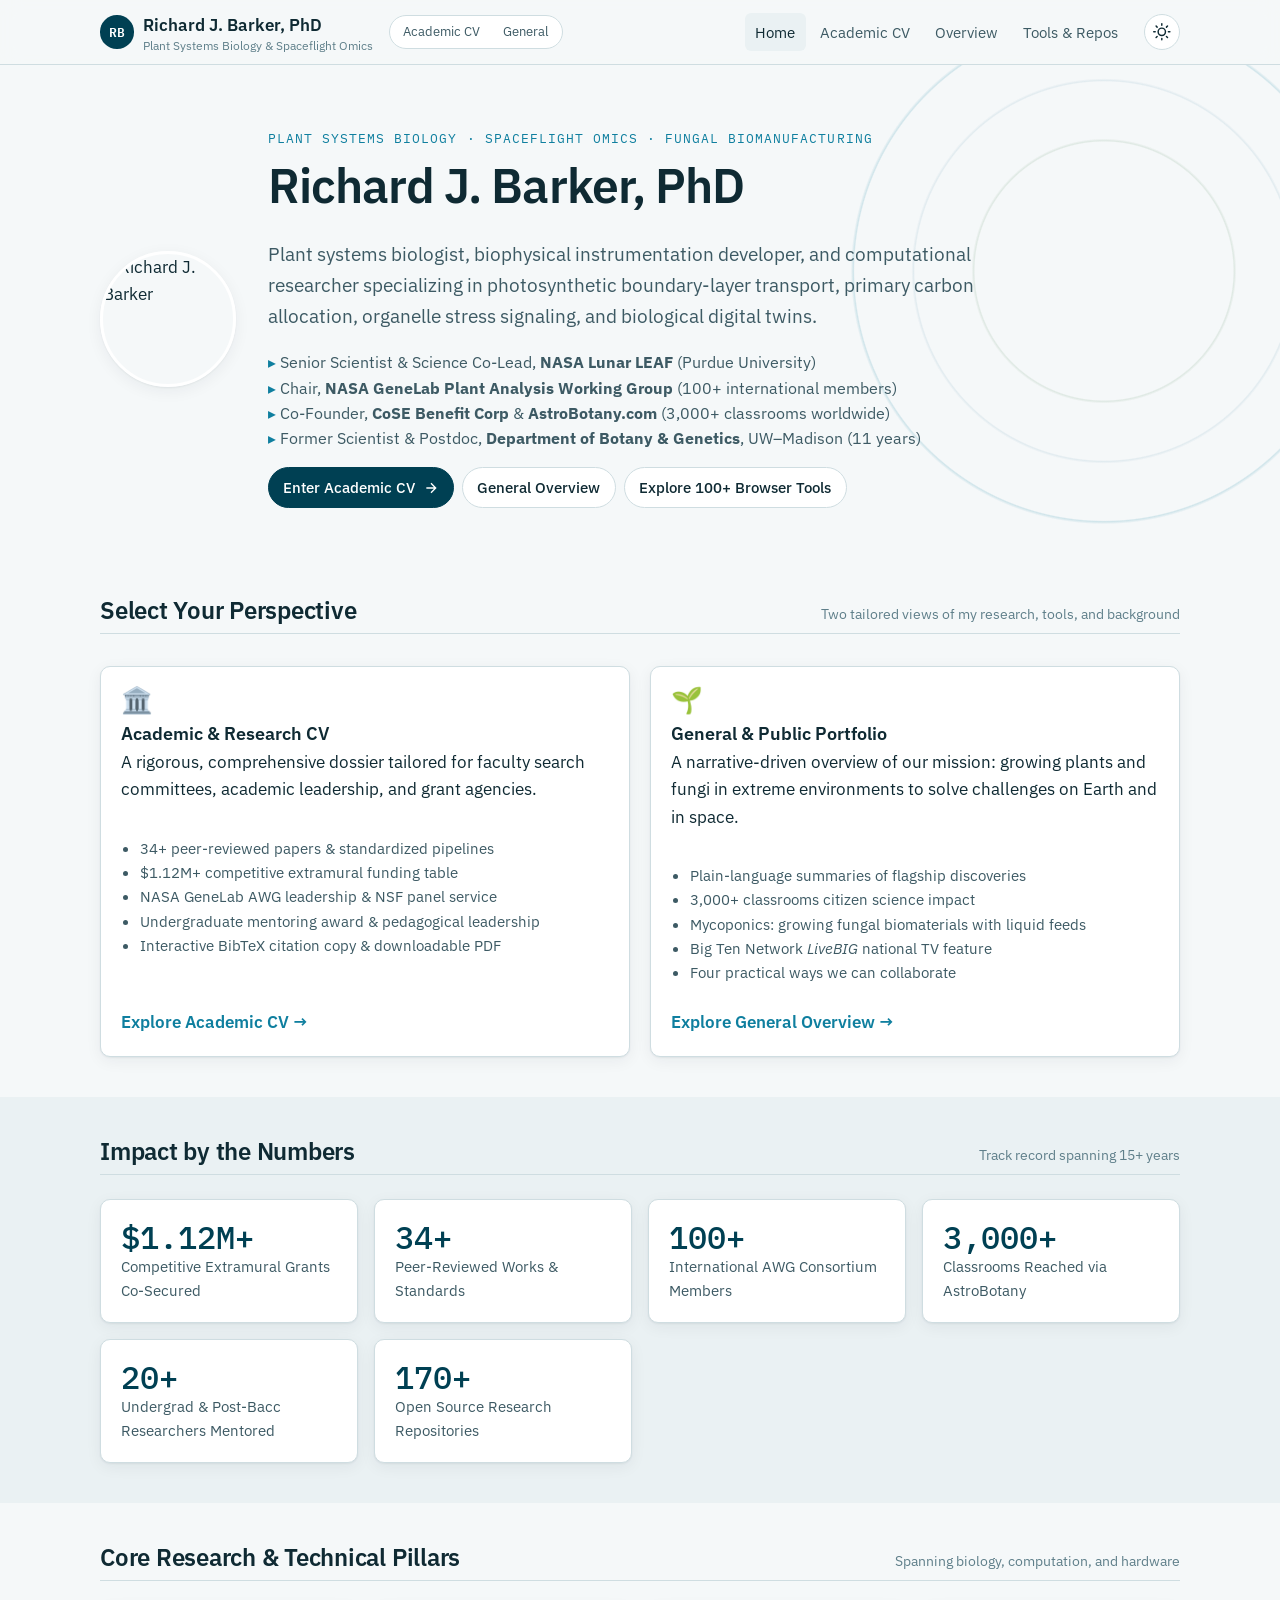
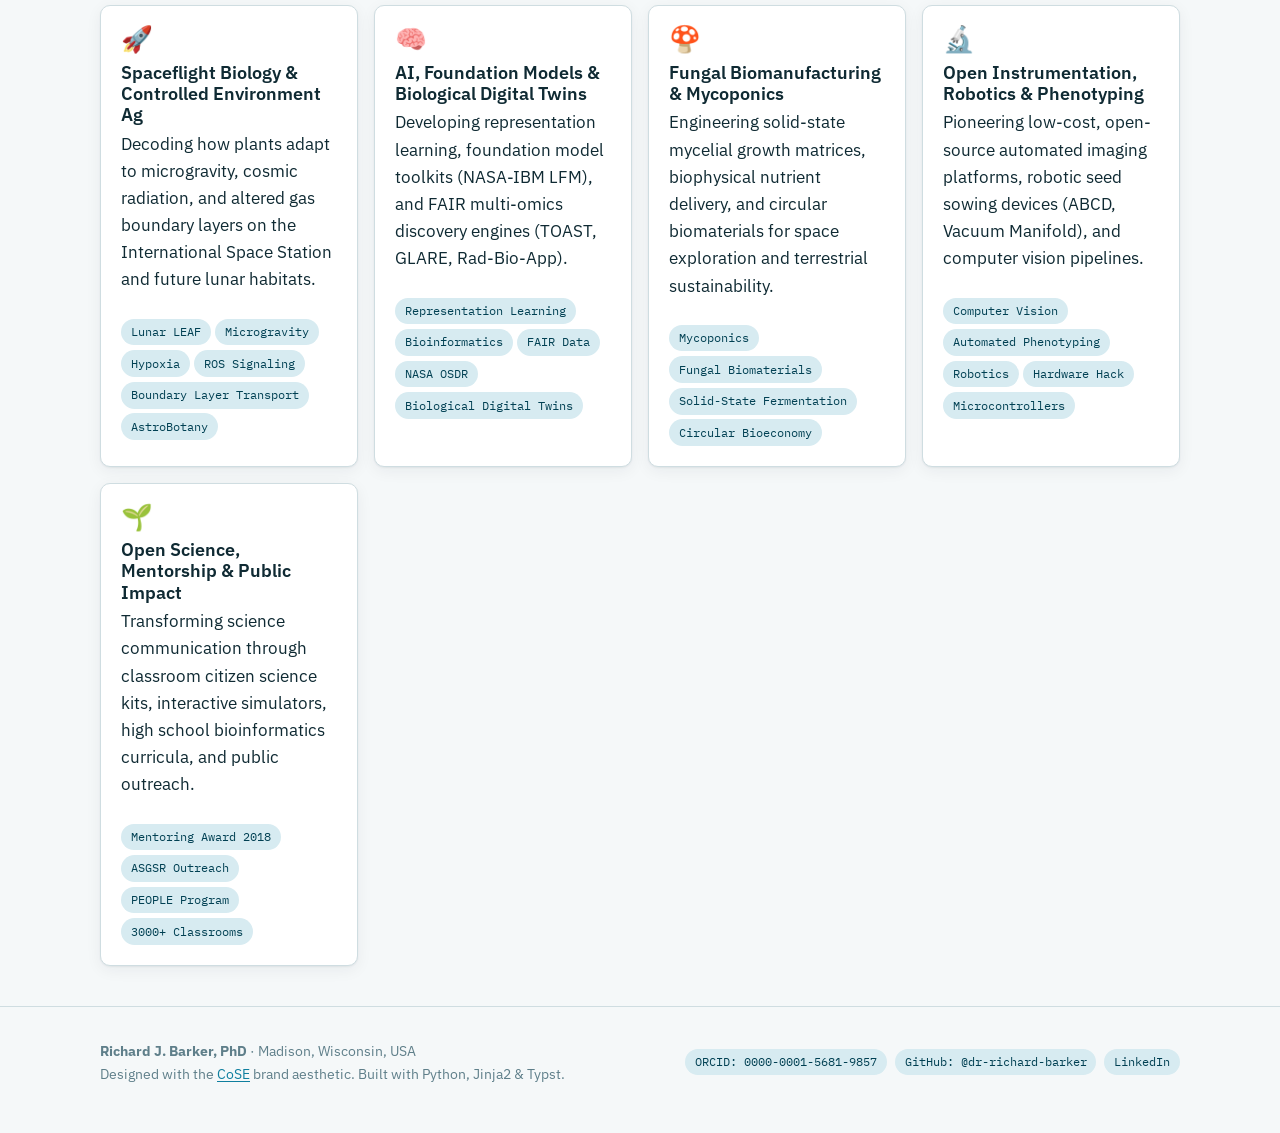
==== index.html @ c559b45c "Inaugural release of academic CV and public science portfolio" ====
<!DOCTYPE html>
<html lang="en" data-theme="light">
<head>
  <meta charset="utf-8">
  <meta name="viewport" content="width=device-width, initial-scale=1">
  <title>Home | Richard J. Barker, PhD</title>
  <meta name="description" content="Plant systems biologist, biophysical instrumentation developer, and computational researcher specializing in photosynthetic boundary-layer transport, primary carbon allocation, organelle stress signaling, and biological digital twins.">
  <link rel="canonical" href="https://dr-richard-barker.github.io/">

  <!-- OpenGraph -->
  <meta property="og:title" content="Home | Richard J. Barker, PhD">
  <meta property="og:description" content="Plant systems biologist, biophysical instrumentation developer, and computational researcher specializing in photosynthetic boundary-layer transport, primary carbon allocation, organelle stress signaling, and biological digital twins.">
  <meta property="og:type" content="website">
  <meta property="og:url" content="https://dr-richard-barker.github.io/">
  <meta property="og:image" content="https://avatars.githubusercontent.com/u/8679982?v=4">

  <!-- Twitter Card -->
  <meta name="twitter:card" content="summary">
  <meta name="twitter:title" content="Home | Richard J. Barker, PhD">
  <meta name="twitter:description" content="Plant systems biologist, biophysical instrumentation developer, and computational researcher specializing in photosynthetic boundary-layer transport, primary carbon allocation, organelle stress signaling, and biological digital twins.">
  <meta name="twitter:image" content="https://avatars.githubusercontent.com/u/8679982?v=4">

  <!-- Immediate no-flash theme script -->
  <script>
    (function () {
      try {
        var saved = localStorage.getItem("theme");
        var prefersDark = window.matchMedia("(prefers-color-scheme: dark)").matches;
        var theme = saved || (prefersDark ? "dark" : "light");
        document.documentElement.setAttribute("data-theme", theme);
      } catch (e) {}
    })();
  </script>

  <!-- Google Fonts: IBM Plex Sans & IBM Plex Mono (CoSE brand fonts) -->
  <link rel="preconnect" href="https://fonts.googleapis.com">
  <link rel="preconnect" href="https://fonts.gstatic.com" crossorigin>
  <link href="https://fonts.googleapis.com/css2?family=IBM+Plex+Mono:ital,wght@0,400;0,500;0,600;1,400&family=IBM+Plex+Sans:ital,wght@0,400;0,500;0,600;0,700;1,400&display=swap" rel="stylesheet">

  <link rel="stylesheet" href="./static/css/theme.css">

  <!-- JSON-LD Structured Data for Scholarly Person -->
  <script type="application/ld+json">
  {
    "@context": "https://schema.org",
    "@type": "Person",
    "name": "Richard J. Barker, PhD",
    "jobTitle": "Senior Scientist &amp; Plant Systems Biologist",
    "address": {
      "@type": "PostalAddress",
      "addressLocality": "Madison, Wisconsin, USA"
    },
    "email": "dr.richard.barker@gmail.com",
    "url": "https://dr-richard-barker.github.io",
    "sameAs": [
      "https://orcid.org/0000-0001-5681-9857",
      "https://github.com/dr-richard-barker",
      "https://www.linkedin.com/in/richard-barker-40b90530/"
    ]
  }
  </script>
</head>
<body>
  <a href="#main-content" class="skip-link">Skip to main content</a>

  <header class="site-header">
    <div class="wrap">
      <a href="./" class="brand" aria-label="Richard J. Barker Homepage">
        <span class="brand-mark">RB</span>
        <div>
          <span>Richard J. Barker, PhD</span>
          <small>Plant Systems Biology & Spaceflight Omics</small>
        </div>
      </a>

      <!-- Academic vs General Audience Switch -->
      <div class="version-switch" role="group" aria-label="Audience view switcher">
        <a href="./academic/"  title="View formal academic CV">Academic CV</a>
        <a href="./general/"  title="View general audience overview">General</a>
      </div>

      <button class="icon-btn nav-toggle" type="button" aria-label="Toggle navigation menu" aria-expanded="false">
        <svg viewBox="0 0 24 24" fill="none" stroke="currentColor" stroke-width="2" stroke-linecap="round"><line x1="3" y1="12" x2="21" y2="12"></line><line x1="3" y1="6" x2="21" y2="6"></line><line x1="3" y1="18" x2="21" y2="18"></line></svg>
      </button>

      <nav id="site-nav" class="site-nav" aria-label="Primary site navigation">
        <a href="./" aria-current="page">Home</a>
        <a href="./academic/" >Academic CV</a>
        <a href="./general/" >Overview</a>
        <a href="./projects/" >Tools & Repos</a>
      </nav>

      <div class="header-tools">
        <!-- Light / Dark Mode Toggle Button -->
        <button class="icon-btn theme-toggle" type="button" aria-label="Toggle color theme" aria-pressed="false" title="Switch light/dark theme">
          <svg class="sun" viewBox="0 0 24 24" fill="none" stroke="currentColor" stroke-width="2" stroke-linecap="round" stroke-linejoin="round">
            <circle cx="12" cy="12" r="5"></circle>
            <line x1="12" y1="1" x2="12" y2="3"></line><line x1="12" y1="21" x2="12" y2="23"></line>
            <line x1="4.22" y1="4.22" x2="5.64" y2="5.64"></line><line x1="18.36" y1="18.36" x2="19.78" y2="19.78"></line>
            <line x1="1" y1="12" x2="3" y2="12"></line><line x1="21" y1="12" x2="23" y2="12"></line>
            <line x1="4.22" y1="19.78" x2="5.64" y2="18.36"></line><line x1="18.36" y1="5.64" x2="19.78" y2="4.22"></line>
          </svg>
          <svg class="moon" viewBox="0 0 24 24" fill="none" stroke="currentColor" stroke-width="2" stroke-linecap="round" stroke-linejoin="round">
            <path d="M21 12.79A9 9 0 1 1 11.21 3 7 7 0 0 0 21 12.79z"></path>
          </svg>
        </button>
      </div>
    </div>
  </header>

  <main id="main-content">
    
<section class="hero">
  <div class="wrap">
    <img src="https://avatars.githubusercontent.com/u/8679982?v=4" alt="Richard J. Barker" class="avatar" width="136" height="136">
    <div>
      <div class="eyebrow">Plant Systems Biology · Spaceflight Omics · Fungal Biomanufacturing</div>
      <h1>Richard J. Barker, PhD</h1>
      <p class="lede">Plant systems biologist, biophysical instrumentation developer, and computational researcher specializing in photosynthetic boundary-layer transport, primary carbon allocation, organelle stress signaling, and biological digital twins.</p>
      <ul class="roles">
        <li>Senior Scientist & Science Co-Lead, <strong>NASA Lunar LEAF</strong> (Purdue University)</li>
        <li>Chair, <strong>NASA GeneLab Plant Analysis Working Group</strong> (100+ international members)</li>
        <li>Co-Founder, <strong>CoSE Benefit Corp</strong> & <strong>AstroBotany.com</strong> (3,000+ classrooms worldwide)</li>
        <li>Former Scientist & Postdoc, <strong>Department of Botany & Genetics</strong>, UW–Madison (11 years)</li>
      </ul>
      <div class="link-row">
        <a href="./academic/" class="btn primary">
          <span>Enter Academic CV</span>
          <svg viewBox="0 0 24 24" fill="none" stroke="currentColor" stroke-width="2"><path d="M5 12h14M12 5l7 7-7 7"/></svg>
        </a>
        <a href="./general/" class="btn">
          <span>General Overview</span>
        </a>
        <a href="./projects/" class="btn">
          <span>Explore 100+ Browser Tools</span>
        </a>
      </div>
    </div>
  </div>
</section>

<!-- Dual Doors Section -->
<section>
  <div class="wrap">
    <div class="section-head">
      <h2>Select Your Perspective</h2>
      <div class="aside">Two tailored views of my research, tools, and background</div>
    </div>

    <div class="doors">
      <!-- Door 1: Academic Employers -->
      <a href="./academic/" class="card door">
        <div class="card-icon">🏛️</div>
        <h3>Academic & Research CV</h3>
        <p>A rigorous, comprehensive dossier tailored for faculty search committees, academic leadership, and grant agencies.</p>
        <ul style="padding-left: 1.2rem; font-size: 0.95rem; color: var(--ink-soft); margin-bottom: 1.5rem;">
          <li>34+ peer-reviewed papers & standardized pipelines</li>
          <li>$1.12M+ competitive extramural funding table</li>
          <li>NASA GeneLab AWG leadership & NSF panel service</li>
          <li>Undergraduate mentoring award & pedagogical leadership</li>
          <li>Interactive BibTeX citation copy & downloadable PDF</li>
        </ul>
        <div class="go">Explore Academic CV →</div>
      </a>

      <!-- Door 2: General Audience & Industry -->
      <a href="./general/" class="card door">
        <div class="card-icon">🌱</div>
        <h3>General & Public Portfolio</h3>
        <p>A narrative-driven overview of our mission: growing plants and fungi in extreme environments to solve challenges on Earth and in space.</p>
        <ul style="padding-left: 1.2rem; font-size: 0.95rem; color: var(--ink-soft); margin-bottom: 1.5rem;">
          <li>Plain-language summaries of flagship discoveries</li>
          <li>3,000+ classrooms citizen science impact</li>
          <li>Mycoponics: growing fungal biomaterials with liquid feeds</li>
          <li>Big Ten Network <em>LiveBIG</em> national TV feature</li>
          <li>Four practical ways we can collaborate</li>
        </ul>
        <div class="go">Explore General Overview →</div>
      </a>
    </div>
  </div>
</section>

<!-- Key Impact Statistics -->
<section class="section-alt">
  <div class="wrap">
    <div class="section-head">
      <h2>Impact by the Numbers</h2>
      <div class="aside">Track record spanning 15+ years</div>
    </div>

    <div class="grid grid-3">
      
      <div class="card metric">
        <div class="num">$1.12M+</div>
        <div class="lbl">Competitive Extramural Grants Co-Secured</div>
      </div>
      
      <div class="card metric">
        <div class="num">34+</div>
        <div class="lbl">Peer-Reviewed Works &amp; Standards</div>
      </div>
      
      <div class="card metric">
        <div class="num">100+</div>
        <div class="lbl">International AWG Consortium Members</div>
      </div>
      
      <div class="card metric">
        <div class="num">3,000+</div>
        <div class="lbl">Classrooms Reached via AstroBotany</div>
      </div>
      
      <div class="card metric">
        <div class="num">20+</div>
        <div class="lbl">Undergrad &amp; Post-Bacc Researchers Mentored</div>
      </div>
      
      <div class="card metric">
        <div class="num">170+</div>
        <div class="lbl">Open Source Research Repositories</div>
      </div>
      
    </div>
  </div>
</section>

<!-- Research & Focus Areas -->
<section>
  <div class="wrap">
    <div class="section-head">
      <h2>Core Research & Technical Pillars</h2>
      <div class="aside">Spanning biology, computation, and hardware</div>
    </div>

    <div class="grid grid-3">
      
      <div class="card theme-card">
        <div class="card-icon">🚀</div>
        <h3>Spaceflight Biology &amp; Controlled Environment Ag</h3>
        <p>Decoding how plants adapt to microgravity, cosmic radiation, and altered gas boundary layers on the International Space Station and future lunar habitats.</p>
        <div class="kw">
          
          <span class="chip">Lunar LEAF</span>
          
          <span class="chip">Microgravity</span>
          
          <span class="chip">Hypoxia</span>
          
          <span class="chip">ROS Signaling</span>
          
          <span class="chip">Boundary Layer Transport</span>
          
          <span class="chip">AstroBotany</span>
          
        </div>
      </div>
      
      <div class="card theme-card">
        <div class="card-icon">🧠</div>
        <h3>AI, Foundation Models &amp; Biological Digital Twins</h3>
        <p>Developing representation learning, foundation model toolkits (NASA-IBM LFM), and FAIR multi-omics discovery engines (TOAST, GLARE, Rad-Bio-App).</p>
        <div class="kw">
          
          <span class="chip">Representation Learning</span>
          
          <span class="chip">Bioinformatics</span>
          
          <span class="chip">FAIR Data</span>
          
          <span class="chip">NASA OSDR</span>
          
          <span class="chip">Biological Digital Twins</span>
          
        </div>
      </div>
      
      <div class="card theme-card">
        <div class="card-icon">🍄</div>
        <h3>Fungal Biomanufacturing &amp; Mycoponics</h3>
        <p>Engineering solid-state mycelial growth matrices, biophysical nutrient delivery, and circular biomaterials for space exploration and terrestrial sustainability.</p>
        <div class="kw">
          
          <span class="chip">Mycoponics</span>
          
          <span class="chip">Fungal Biomaterials</span>
          
          <span class="chip">Solid-State Fermentation</span>
          
          <span class="chip">Circular Bioeconomy</span>
          
        </div>
      </div>
      
      <div class="card theme-card">
        <div class="card-icon">🔬</div>
        <h3>Open Instrumentation, Robotics &amp; Phenotyping</h3>
        <p>Pioneering low-cost, open-source automated imaging platforms, robotic seed sowing devices (ABCD, Vacuum Manifold), and computer vision pipelines.</p>
        <div class="kw">
          
          <span class="chip">Computer Vision</span>
          
          <span class="chip">Automated Phenotyping</span>
          
          <span class="chip">Robotics</span>
          
          <span class="chip">Hardware Hack</span>
          
          <span class="chip">Microcontrollers</span>
          
        </div>
      </div>
      
      <div class="card theme-card">
        <div class="card-icon">🌱</div>
        <h3>Open Science, Mentorship &amp; Public Impact</h3>
        <p>Transforming science communication through classroom citizen science kits, interactive simulators, high school bioinformatics curricula, and public outreach.</p>
        <div class="kw">
          
          <span class="chip">Mentoring Award 2018</span>
          
          <span class="chip">ASGSR Outreach</span>
          
          <span class="chip">PEOPLE Program</span>
          
          <span class="chip">3000+ Classrooms</span>
          
        </div>
      </div>
      
    </div>
  </div>
</section>

  </main>

  <footer class="site-footer">
    <div class="wrap">
      <div>
        <strong>Richard J. Barker, PhD</strong> · Madison, Wisconsin, USA<br>
        <span class="note">Designed with the <a href="https://cosecloud.com" target="_blank" rel="noopener">CoSE</a> brand aesthetic. Built with Python, Jinja2 & Typst.</span>
      </div>
      <div class="links">
        <a href="https://orcid.org/0000-0001-5681-9857" target="_blank" rel="noopener" class="chip">ORCID: 0000-0001-5681-9857</a>
        <a href="https://github.com/dr-richard-barker" target="_blank" rel="noopener" class="chip">GitHub: @dr-richard-barker</a>
        <a href="https://www.linkedin.com/in/richard-barker-40b90530/" target="_blank" rel="noopener" class="chip">LinkedIn</a>
      </div>
    </div>
  </footer>

  <script src="./static/js/site.js"></script>
</body>
</html>
---- static/css/theme.css ----
/* ==========================================================================
   Richard J. Barker CV: CoSE theme
   Palette sampled from cosecloud.com (#004053 deep teal, #0f7f9f cyan,
   #5590ad steel). Type: IBM Plex Sans / Plex Mono (CoSE house fonts).
   ========================================================================== */

:root {
  color-scheme: light;
  --bg: #f5f8f9;
  --surface: #ffffff;
  --surface-2: #eaf1f3;
  --ink: #0f2a33;
  --ink-soft: #3d5a64;
  --muted: #5f7f8a;
  --rule: #cfdde1;
  --primary: #004053;
  --primary-ink: #ffffff;
  --accent: #0f7f9f;
  --accent-soft: #d7ebf1;
  --steel: #5590ad;
  --leaf: #3f7d4e;
  --leaf-soft: #e1efe4;
  --shadow: 0 1px 2px rgb(0 40 53 / .06), 0 4px 16px rgb(0 40 53 / .06);
  --radius: 10px;
  --radius-sm: 6px;
  --maxw: 70rem;
  --font: "IBM Plex Sans", system-ui, -apple-system, "Segoe UI", Roboto, sans-serif;
  --mono: "IBM Plex Mono", ui-monospace, SFMono-Regular, Menlo, monospace;
}

[data-theme="dark"] {
  color-scheme: dark;
  --bg: #0a1a20;
  --surface: #10262e;
  --surface-2: #163340;
  --ink: #e4eef1;
  --ink-soft: #b5c9cf;
  --muted: #8ba6af;
  --rule: #23434f;
  --primary: #7ec3d8;
  --primary-ink: #04212a;
  --accent: #4fc0dd;
  --accent-soft: #123b48;
  --steel: #8db7cf;
  --leaf: #8fcf9d;
  --leaf-soft: #17352a;
  --shadow: 0 1px 2px rgb(0 0 0 / .3), 0 6px 20px rgb(0 0 0 / .25);
}

*, *::before, *::after { box-sizing: border-box; }
html { -webkit-text-size-adjust: 100%; scroll-behavior: smooth; scroll-padding-top: 5rem; }
@media (prefers-reduced-motion: reduce) { html { scroll-behavior: auto; } * { transition: none !important; } }

body {
  margin: 0;
  font-family: var(--font);
  font-size: 1.0625rem;
  line-height: 1.6;
  color: var(--ink);
  background: var(--bg);
  transition: background-color .25s ease, color .25s ease;
}

a { color: var(--accent); text-decoration-thickness: 1px; text-underline-offset: 2px; }
a:hover { color: var(--primary); }
[data-theme="dark"] a:hover { color: var(--ink); }
:focus-visible { outline: 3px solid var(--accent); outline-offset: 2px; border-radius: 4px; }

h1, h2, h3, h4 { line-height: 1.2; color: var(--ink); margin: 0 0 .5em; font-weight: 600; }
h1 { font-size: clamp(2rem, 4.5vw, 3rem); letter-spacing: -.02em; }
h2 { font-size: 1.5rem; letter-spacing: -.01em; }
h3 { font-size: 1.1rem; }
p { margin: 0 0 1em; }
code, .mono { font-family: var(--mono); font-size: .9em; }
img { max-width: 100%; height: auto; }

.skip-link { position: absolute; left: -999px; top: .5rem; background: var(--primary); color: var(--primary-ink); padding: .5rem 1rem; border-radius: var(--radius-sm); z-index: 100; }
.skip-link:focus { left: .5rem; }

.wrap { max-width: var(--maxw); margin: 0 auto; padding: 0 1.25rem; }

/* ---------- Header ---------- */
.site-header {
  position: sticky; top: 0; z-index: 50;
  background: color-mix(in srgb, var(--bg) 86%, transparent);
  backdrop-filter: saturate(1.4) blur(10px);
  -webkit-backdrop-filter: saturate(1.4) blur(10px);
  border-bottom: 1px solid var(--rule);
}
.site-header .wrap { display: flex; align-items: center; gap: 1rem; min-height: 4rem; }
.brand { display: flex; align-items: center; gap: .6rem; text-decoration: none; color: var(--ink); font-weight: 600; white-space: nowrap; }
.brand-mark {
  display: grid; place-items: center; width: 2.1rem; height: 2.1rem; border-radius: 50%;
  background: var(--primary); color: var(--primary-ink); font-family: var(--mono); font-size: .8rem; letter-spacing: .02em;
}
.brand small { display: block; font-weight: 400; color: var(--muted); font-size: .75rem; line-height: 1.1; }
.site-nav { display: flex; gap: .25rem; margin-left: auto; flex-wrap: wrap; }
.site-nav a { color: var(--ink-soft); text-decoration: none; padding: .4rem .65rem; border-radius: var(--radius-sm); font-size: .95rem; }
.site-nav a:hover, .site-nav a[aria-current="page"] { background: var(--surface-2); color: var(--ink); }

.header-tools { display: flex; align-items: center; gap: .5rem; }
.version-switch {
  display: inline-flex; border: 1px solid var(--rule); border-radius: 999px; padding: 2px; background: var(--surface);
}
.version-switch a {
  font-size: .8rem; text-decoration: none; color: var(--ink-soft); padding: .25rem .7rem; border-radius: 999px; white-space: nowrap;
}
.version-switch a[aria-current="true"] { background: var(--primary); color: var(--primary-ink); }

.icon-btn {
  display: inline-grid; place-items: center; width: 2.25rem; height: 2.25rem; border-radius: 50%;
  border: 1px solid var(--rule); background: var(--surface); color: var(--ink); cursor: pointer; padding: 0;
}
.icon-btn:hover { border-color: var(--accent); color: var(--accent); }
.icon-btn svg { width: 1.1rem; height: 1.1rem; }
.theme-toggle .moon { display: none; }
[data-theme="dark"] .theme-toggle .sun { display: none; }
[data-theme="dark"] .theme-toggle .moon { display: block; }

.nav-toggle { display: none; }
@media (max-width: 860px) {
  .site-header .wrap { flex-wrap: wrap; padding-block: .5rem; }
  .nav-toggle { display: inline-grid; margin-left: auto; }
  .site-nav { order: 10; width: 100%; display: none; flex-direction: column; padding-bottom: .5rem; }
  .site-nav.open { display: flex; }
  .header-tools { margin-left: 0; }
}

/* ---------- Hero ---------- */
.hero { position: relative; padding: 4rem 0 3rem; overflow: hidden; }
.hero::before {
  /* faint orbit + root motif */
  content: ""; position: absolute; inset: -20% -10% auto auto; width: 38rem; height: 38rem; pointer-events: none;
  background:
    radial-gradient(circle at 50% 50%, transparent 58%, color-mix(in srgb, var(--accent) 18%, transparent) 58.3%, transparent 58.9%),
    radial-gradient(circle at 50% 50%, transparent 44%, color-mix(in srgb, var(--steel) 14%, transparent) 44.3%, transparent 44.8%),
    radial-gradient(circle at 50% 50%, transparent 30%, color-mix(in srgb, var(--leaf) 14%, transparent) 30.3%, transparent 30.8%);
  opacity: .9;
}
.hero .wrap { position: relative; display: grid; grid-template-columns: auto 1fr; gap: 2rem; align-items: center; }
.avatar { width: 8.5rem; height: 8.5rem; border-radius: 50%; border: 3px solid var(--surface); box-shadow: var(--shadow); object-fit: cover; }
.eyebrow { font-family: var(--mono); font-size: .8rem; letter-spacing: .08em; text-transform: uppercase; color: var(--accent); margin-bottom: .5rem; }
.lede { font-size: 1.2rem; color: var(--ink-soft); max-width: 46rem; }
.roles { list-style: none; padding: 0; margin: 0 0 1rem; color: var(--ink-soft); font-size: .98rem; }
.roles li::before { content: "▸ "; color: var(--accent); }
@media (max-width: 640px) { .hero .wrap { grid-template-columns: 1fr; } .avatar { width: 6.5rem; height: 6.5rem; } }

.link-row { display: flex; flex-wrap: wrap; gap: .5rem; margin-top: 1rem; }
.btn {
  display: inline-flex; align-items: center; gap: .45rem; padding: .5rem .9rem; border-radius: 999px;
  border: 1px solid var(--rule); background: var(--surface); color: var(--ink); text-decoration: none; font-size: .92rem; font-weight: 500;
}
.btn:hover { border-color: var(--accent); color: var(--accent); }
.btn svg { width: 1rem; height: 1rem; }
.btn.primary { background: var(--primary); border-color: var(--primary); color: var(--primary-ink); }
.btn.primary:hover { filter: brightness(1.1); color: var(--primary-ink); }

/* ---------- Sections ---------- */
main section { padding: 2.5rem 0; }
.section-head { display: flex; align-items: baseline; justify-content: space-between; gap: 1rem; border-bottom: 1px solid var(--rule); margin-bottom: 1.5rem; padding-bottom: .5rem; }
.section-head h2 { margin: 0; }
.section-head .aside { color: var(--muted); font-size: .9rem; }
.section-alt { background: var(--surface-2); }

.grid { display: grid; gap: 1rem; }
.grid-2 { grid-template-columns: repeat(auto-fit, minmax(19rem, 1fr)); }
.grid-3 { grid-template-columns: repeat(auto-fit, minmax(16rem, 1fr)); }
.grid-4 { grid-template-columns: repeat(auto-fit, minmax(12rem, 1fr)); }

.card {
  background: var(--surface); border: 1px solid var(--rule); border-radius: var(--radius); padding: 1.25rem; box-shadow: var(--shadow);
  display: flex; flex-direction: column;
}
.card h3 { margin-bottom: .35rem; }
.card p:last-child { margin-bottom: 0; }
.card .card-foot { margin-top: auto; padding-top: .75rem; display: flex; flex-wrap: wrap; gap: .4rem; }
.card-icon { font-size: 1.6rem; line-height: 1; margin-bottom: .6rem; }

/* Landing doors */
.doors { display: grid; grid-template-columns: repeat(auto-fit, minmax(18rem, 1fr)); gap: 1.25rem; margin-top: 2rem; }
.door { text-decoration: none; color: inherit; transition: transform .15s ease, border-color .15s ease; }
.door:hover { transform: translateY(-2px); border-color: var(--accent); color: inherit; }
.door .go { color: var(--accent); font-weight: 600; margin-top: auto; }

/* Metrics */
.metric { text-align: left; }
.metric .num { font-family: var(--mono); font-size: 2rem; font-weight: 500; color: var(--primary); line-height: 1.1; }
.metric .lbl { color: var(--ink-soft); font-size: .92rem; }

/* Chips */
.chip {
  display: inline-flex; align-items: center; gap: .3rem; font-size: .78rem; font-family: var(--mono); padding: .15rem .55rem; border-radius: 999px;
  background: var(--accent-soft); color: var(--primary); text-decoration: none; border: 1px solid transparent; white-space: nowrap;
}
[data-theme="dark"] .chip { color: var(--accent); }
a.chip:hover { border-color: var(--accent); }
.chip.leaf { background: var(--leaf-soft); color: var(--leaf); }
.chip.badge { background: var(--primary); color: var(--primary-ink); }
.chip svg { width: .85rem; height: .85rem; }

/* Timeline entries */
.entries { list-style: none; margin: 0; padding: 0; }
.entry { display: grid; grid-template-columns: 9rem 1fr; gap: 1rem; padding: .9rem 0; border-bottom: 1px dashed var(--rule); }
.entry:last-child { border-bottom: 0; }
.entry .when { font-family: var(--mono); font-size: .85rem; color: var(--muted); padding-top: .15rem; }
.entry .what strong { display: block; }
.entry .where { color: var(--ink-soft); font-size: .95rem; }
.entry .detail { margin-top: .3rem; font-size: .95rem; }
@media (max-width: 600px) { .entry { grid-template-columns: 1fr; gap: .2rem; } }

/* Themes (academic research areas) */
.theme-card .kw { margin-top: .5rem; display: flex; flex-wrap: wrap; gap: .3rem; }

/* Tables */
.table-wrap { overflow-x: auto; }
table { width: 100%; border-collapse: collapse; font-size: .95rem; }
th, td { text-align: left; padding: .6rem .5rem; border-bottom: 1px solid var(--rule); vertical-align: top; }
th { font-weight: 600; color: var(--ink-soft); font-size: .82rem; text-transform: uppercase; letter-spacing: .04em; }

/* ---------- Publications ---------- */
.pub-tools { display: flex; flex-wrap: wrap; gap: .5rem; align-items: center; margin-bottom: 1.25rem; }
.pub-tools input[type="search"] {
  flex: 1 1 16rem; padding: .55rem .8rem; border-radius: var(--radius-sm); border: 1px solid var(--rule);
  background: var(--surface); color: var(--ink); font: inherit; font-size: .95rem;
}
.filter-btn {
  font: inherit; font-size: .82rem; padding: .3rem .7rem; border-radius: 999px; border: 1px solid var(--rule);
  background: var(--surface); color: var(--ink-soft); cursor: pointer;
}
.filter-btn[aria-pressed="true"] { background: var(--primary); color: var(--primary-ink); border-color: var(--primary); }
.pub-count { color: var(--muted); font-size: .9rem; margin-left: auto; font-family: var(--mono); }

.pub-year { font-family: var(--mono); color: var(--muted); font-size: .9rem; margin: 1.5rem 0 .25rem; border-bottom: 1px solid var(--rule); padding-bottom: .2rem; }
.pubs { list-style: none; margin: 0; padding: 0; counter-reset: pub; }
.pub { padding: .85rem 0; border-bottom: 1px dashed var(--rule); }
.pub:last-child { border-bottom: 0; }
.pub .title { font-weight: 600; color: var(--ink); }
.pub .title a { color: inherit; text-decoration: none; }
.pub .title a:hover { color: var(--accent); text-decoration: underline; }
.pub .authors { font-size: .92rem; color: var(--ink-soft); }
.pub .authors .me { font-weight: 700; color: var(--ink); }
.pub .venue { font-size: .92rem; color: var(--ink-soft); }
.pub .venue em { color: var(--ink); }
.pub .meta { display: flex; flex-wrap: wrap; gap: .35rem; margin-top: .4rem; align-items: center; }
.pub .summary { font-size: .95rem; margin: .35rem 0 0; }
.pub[hidden] { display: none; }
.copy-bib { font: inherit; font-size: .78rem; font-family: var(--mono); padding: .15rem .55rem; border-radius: 999px; border: 1px solid var(--rule); background: transparent; color: var(--ink-soft); cursor: pointer; }
.copy-bib:hover { border-color: var(--accent); color: var(--accent); }

/* Highlight cards (general) */
.highlight .venue { font-size: .85rem; color: var(--muted); font-family: var(--mono); }

/* ---------- Repo cards ---------- */
.repo h3 { font-family: var(--mono); font-size: 1rem; word-break: break-word; }
.repo .repo-meta { display: flex; gap: .9rem; font-size: .82rem; color: var(--muted); font-family: var(--mono); margin-top: .5rem; flex-wrap: wrap; }
.lang-dot { display: inline-block; width: .65rem; height: .65rem; border-radius: 50%; background: var(--steel); margin-right: .3rem; vertical-align: middle; }
.project-group { margin-bottom: 2.5rem; }
.project-group > p { color: var(--ink-soft); max-width: 48rem; }

/* ---------- Footer ---------- */
.site-footer { border-top: 1px solid var(--rule); padding: 2rem 0 3rem; color: var(--muted); font-size: .9rem; }
.site-footer .wrap { display: flex; flex-wrap: wrap; gap: 1rem; justify-content: space-between; align-items: center; }
.site-footer .links { display: flex; gap: .5rem; }

.note { font-size: .9rem; color: var(--muted); }
.callout { border-left: 3px solid var(--accent); background: var(--surface); padding: 1rem 1.25rem; border-radius: 0 var(--radius-sm) var(--radius-sm) 0; }

.visually-hidden { position: absolute !important; width: 1px; height: 1px; overflow: hidden; clip: rect(0 0 0 0); white-space: nowrap; }

/* ---------- Print (Academic CV prints cleanly) ---------- */
@media print {
  :root, [data-theme="dark"] {
    --bg: #fff; --surface: #fff; --surface-2: #fff; --ink: #000; --ink-soft: #222; --muted: #444; --rule: #bbb;
    --primary: #004053; --accent: #004053; --accent-soft: #fff; --shadow: none;
  }
  body { font-size: 10.5pt; }
  .site-header, .site-footer, .pub-tools, .copy-bib, .no-print, .hero::before, .skip-link { display: none !important; }
  .hero { padding: 0 0 1rem; }
  .avatar { display: none; }
  main section { padding: .8rem 0; break-inside: auto; }
  .card { box-shadow: none; border: 0; padding: 0; }
  .pub, .entry { break-inside: avoid; }
  a { color: inherit; text-decoration: none; }
  .pub .title a[href]::after { content: ""; }
  .section-alt { background: none; }
}
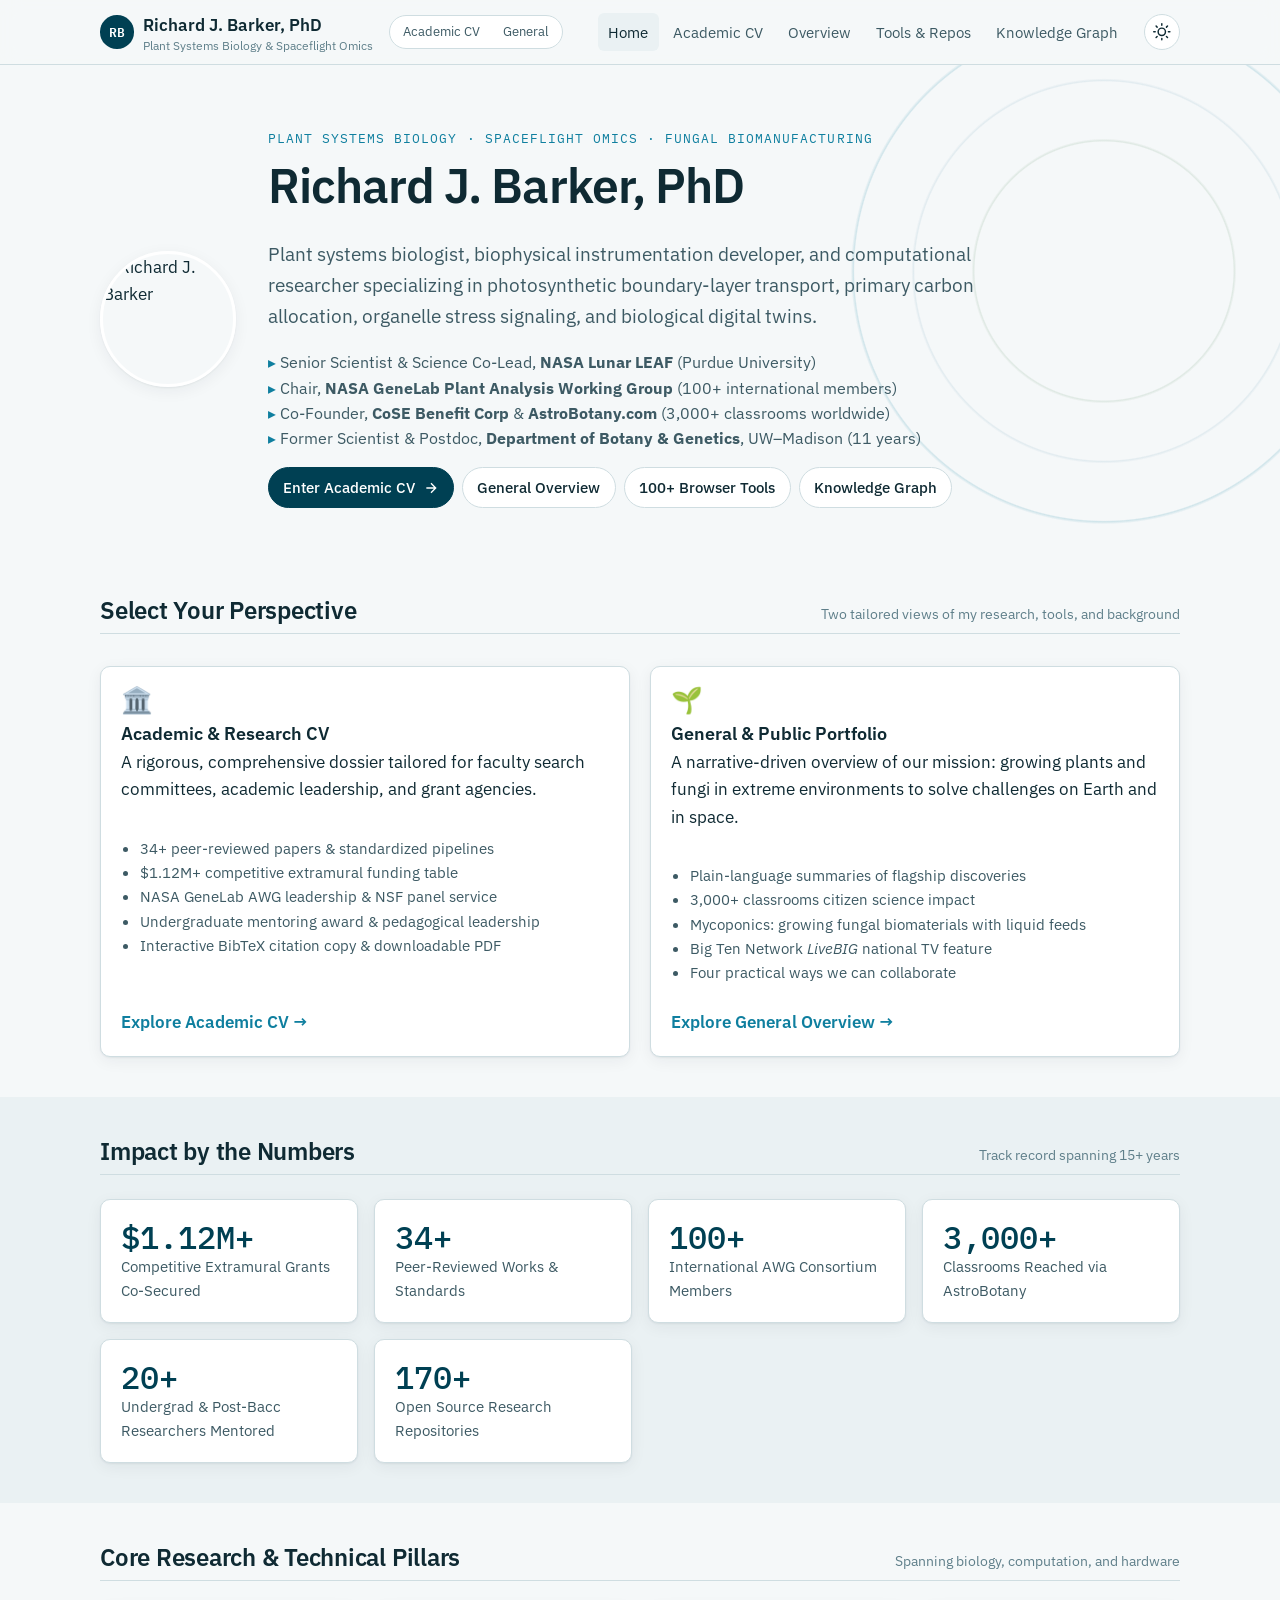
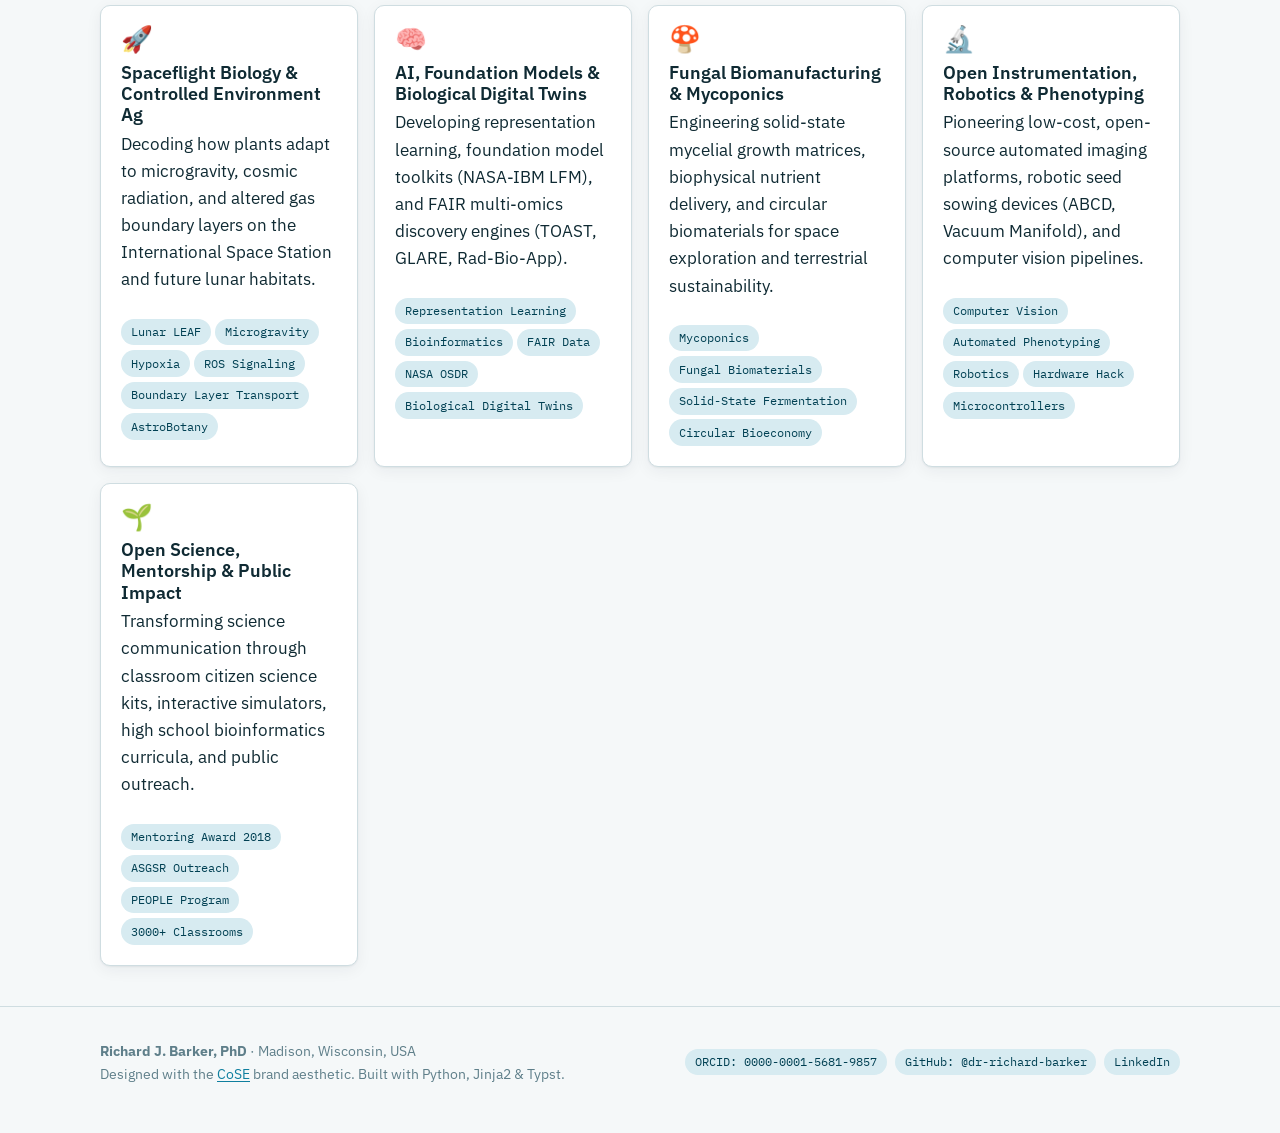
==== commit 3a07a588: "Add interactive Knowledge Graph explorer page (/graph/) with multi-layout engine and inspector" ====
--- a/index.html
+++ b/index.html
@@ -88,6 +88,7 @@
         <a href="./academic/" >Academic CV</a>
         <a href="./general/" >Overview</a>
         <a href="./projects/" >Tools & Repos</a>
+        <a href="./graph/" >Knowledge Graph</a>
       </nav>
 
       <div class="header-tools">
@@ -132,7 +133,10 @@
           <span>General Overview</span>
         </a>
         <a href="./projects/" class="btn">
-          <span>Explore 100+ Browser Tools</span>
+          <span>100+ Browser Tools</span>
+        </a>
+        <a href="./graph/" class="btn">
+          <span>Knowledge Graph</span>
         </a>
       </div>
     </div>
--- a/static/css/theme.css
+++ b/static/css/theme.css
@@ -284,3 +284,291 @@
   .pub .title a[href]::after { content: ""; }
   .section-alt { background: none; }
 }
+
+/* ---------- Knowledge Graph Explorer ---------- */
+.graph-viewport {
+  position: relative;
+  width: 100%;
+  height: clamp(620px, 80vh, 900px);
+  background: var(--bg);
+  border: 1px solid var(--rule);
+  border-radius: var(--radius);
+  overflow: hidden;
+  box-shadow: var(--shadow);
+  margin-top: 1rem;
+}
+#graph-canvas {
+  position: absolute;
+  top: 0; left: 0;
+  width: 100%; height: 100%;
+  display: block;
+}
+
+/* Floating Control Dock */
+.graph-dock {
+  position: absolute;
+  bottom: 1.25rem;
+  left: 1.25rem;
+  z-index: 10;
+  display: flex;
+  align-items: center;
+  gap: 0.4rem;
+  background: color-mix(in srgb, var(--surface) 92%, transparent);
+  backdrop-filter: blur(8px);
+  -webkit-backdrop-filter: blur(8px);
+  border: 1px solid var(--rule);
+  border-radius: 999px;
+  padding: 0.35rem 0.6rem;
+  box-shadow: var(--shadow);
+}
+.graph-dock .dock-btn {
+  background: transparent;
+  border: 1px solid transparent;
+  color: var(--ink);
+  font-size: 0.9rem;
+  font-family: var(--mono);
+  padding: 0.25rem 0.55rem;
+  border-radius: 999px;
+  cursor: pointer;
+  display: inline-flex;
+  align-items: center;
+  justify-content: center;
+}
+.graph-dock .dock-btn:hover {
+  background: var(--surface-2);
+  border-color: var(--rule);
+  color: var(--accent);
+}
+.graph-dock select {
+  font-family: var(--font);
+  font-size: 0.85rem;
+  padding: 0.25rem 0.5rem;
+  border-radius: var(--radius-sm);
+  border: 1px solid var(--rule);
+  background: var(--surface);
+  color: var(--ink);
+  cursor: pointer;
+}
+
+/* Floating Status / Legend */
+.graph-legend-badge {
+  position: absolute;
+  bottom: 1.25rem;
+  right: 1.25rem;
+  z-index: 10;
+  background: color-mix(in srgb, var(--surface) 92%, transparent);
+  backdrop-filter: blur(8px);
+  -webkit-backdrop-filter: blur(8px);
+  border: 1px solid var(--rule);
+  border-radius: var(--radius-sm);
+  padding: 0.4rem 0.8rem;
+  font-family: var(--mono);
+  font-size: 0.82rem;
+  color: var(--muted);
+  box-shadow: var(--shadow);
+  pointer-events: none;
+}
+
+/* Graph Filter Bar */
+.graph-controls-panel {
+  display: flex;
+  flex-direction: column;
+  gap: 0.85rem;
+  margin-bottom: 1rem;
+}
+.graph-filter-row {
+  display: flex;
+  flex-wrap: wrap;
+  gap: 0.75rem;
+  align-items: center;
+  justify-content: space-between;
+}
+.graph-chip-group {
+  display: flex;
+  flex-wrap: wrap;
+  gap: 0.35rem;
+  align-items: center;
+}
+.graph-types-group {
+  display: flex;
+  flex-wrap: wrap;
+  gap: 0.8rem;
+  align-items: center;
+  font-size: 0.88rem;
+  color: var(--ink-soft);
+}
+.graph-types-group label {
+  display: inline-flex;
+  align-items: center;
+  gap: 0.35rem;
+  cursor: pointer;
+}
+.graph-types-group input[type="checkbox"] {
+  cursor: pointer;
+  accent-color: var(--accent);
+}
+
+.graph-slider-box {
+  display: inline-flex;
+  align-items: center;
+  gap: 0.6rem;
+  font-size: 0.88rem;
+  color: var(--ink-soft);
+  font-family: var(--mono);
+}
+.graph-slider-box input[type="range"] {
+  width: 7.5rem;
+  cursor: pointer;
+  accent-color: var(--accent);
+}
+
+/* Hover Tooltip */
+#graph-tooltip {
+  position: fixed;
+  display: none;
+  z-index: 100;
+  pointer-events: none;
+  background: color-mix(in srgb, var(--surface) 96%, transparent);
+  backdrop-filter: blur(10px);
+  -webkit-backdrop-filter: blur(10px);
+  border: 1px solid var(--accent);
+  border-radius: var(--radius-sm);
+  padding: 0.65rem 0.9rem;
+  box-shadow: var(--shadow);
+  max-width: 280px;
+  font-size: 0.85rem;
+  line-height: 1.35;
+  color: var(--ink);
+  transition: opacity 0.15s ease;
+}
+#graph-tooltip .tt-type {
+  font-family: var(--mono);
+  font-size: 0.72rem;
+  text-transform: uppercase;
+  color: var(--accent);
+  margin-bottom: 0.2rem;
+  letter-spacing: 0.04em;
+}
+#graph-tooltip .tt-title {
+  font-weight: 600;
+  margin-bottom: 0.25rem;
+}
+#graph-tooltip .tt-venue {
+  font-size: 0.8rem;
+  color: var(--ink-soft);
+  font-style: italic;
+  margin-bottom: 0.25rem;
+}
+#graph-tooltip .tt-meta {
+  font-family: var(--mono);
+  font-size: 0.75rem;
+  color: var(--muted);
+  border-top: 1px dashed var(--rule);
+  padding-top: 0.25rem;
+}
+
+/* Sliding Inspector Side Drawer */
+#graph-drawer {
+  position: absolute;
+  top: 0;
+  right: 0;
+  bottom: 0;
+  width: clamp(320px, 32vw, 440px);
+  background: color-mix(in srgb, var(--surface) 96%, transparent);
+  backdrop-filter: blur(14px);
+  -webkit-backdrop-filter: blur(14px);
+  border-left: 1px solid var(--rule);
+  box-shadow: -4px 0 24px rgb(0 40 53 / 0.12);
+  z-index: 20;
+  transform: translateX(100%);
+  transition: transform 0.25s cubic-bezier(0.16, 1, 0.3, 1);
+  display: flex;
+  flex-direction: column;
+  padding: 1.5rem;
+  overflow-y: auto;
+}
+#graph-drawer.open {
+  transform: translateX(0);
+}
+.drawer-header {
+  display: flex;
+  align-items: flex-start;
+  justify-content: space-between;
+  gap: 0.75rem;
+  margin-bottom: 0.75rem;
+}
+.drawer-type {
+  font-family: var(--mono);
+  font-size: 0.75rem;
+  letter-spacing: 0.05em;
+  text-transform: uppercase;
+  color: var(--accent);
+}
+.drawer-close {
+  background: transparent;
+  border: none;
+  font-size: 1.4rem;
+  line-height: 1;
+  color: var(--muted);
+  cursor: pointer;
+  padding: 0;
+}
+.drawer-close:hover {
+  color: var(--ink);
+}
+.drawer-title {
+  font-size: 1.25rem;
+  line-height: 1.25;
+  margin-bottom: 0.5rem;
+}
+.drawer-desc {
+  font-size: 0.95rem;
+  color: var(--ink-soft);
+  margin-bottom: 1.25rem;
+  line-height: 1.5;
+}
+.drawer-actions {
+  display: flex;
+  flex-wrap: wrap;
+  gap: 0.5rem;
+  margin-bottom: 1.5rem;
+  padding-bottom: 1.25rem;
+  border-bottom: 1px solid var(--rule);
+}
+.drawer-neighbors-title {
+  font-size: 0.9rem;
+  text-transform: uppercase;
+  letter-spacing: 0.04em;
+  color: var(--muted);
+  margin-bottom: 0.6rem;
+}
+.drawer-neighbors-list {
+  list-style: none;
+  padding: 0;
+  margin: 0;
+  display: flex;
+  flex-direction: column;
+  gap: 0.45rem;
+}
+.neighbor-item {
+  padding: 0.5rem 0.65rem;
+  border-radius: var(--radius-sm);
+  border: 1px solid var(--rule);
+  background: var(--surface);
+  cursor: pointer;
+  font-size: 0.88rem;
+  display: flex;
+  align-items: center;
+  gap: 0.5rem;
+  transition: border-color 0.15s ease, background-color 0.15s ease;
+}
+.neighbor-item:hover {
+  border-color: var(--accent);
+  background: var(--surface-2);
+}
+.neighbor-item strong {
+  flex: 1;
+  white-space: nowrap;
+  overflow: hidden;
+  text-overflow: ellipsis;
+}
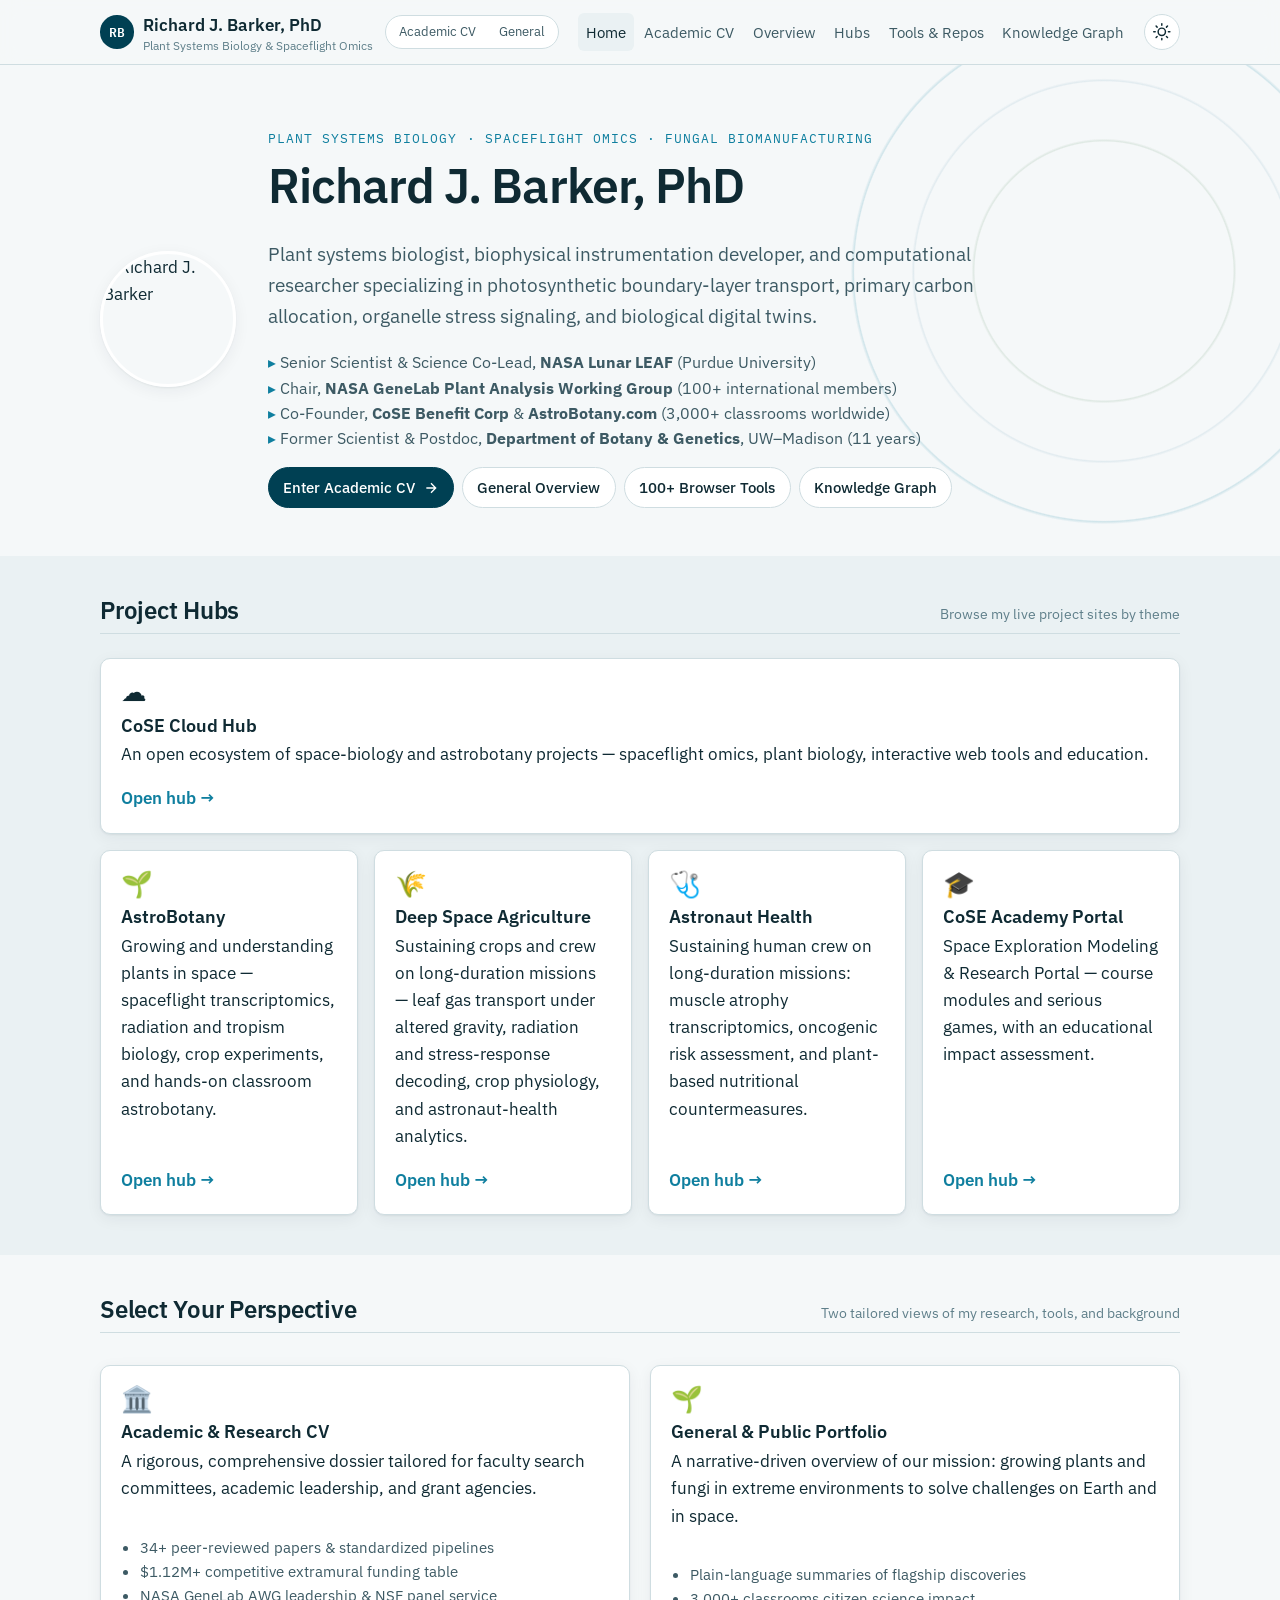
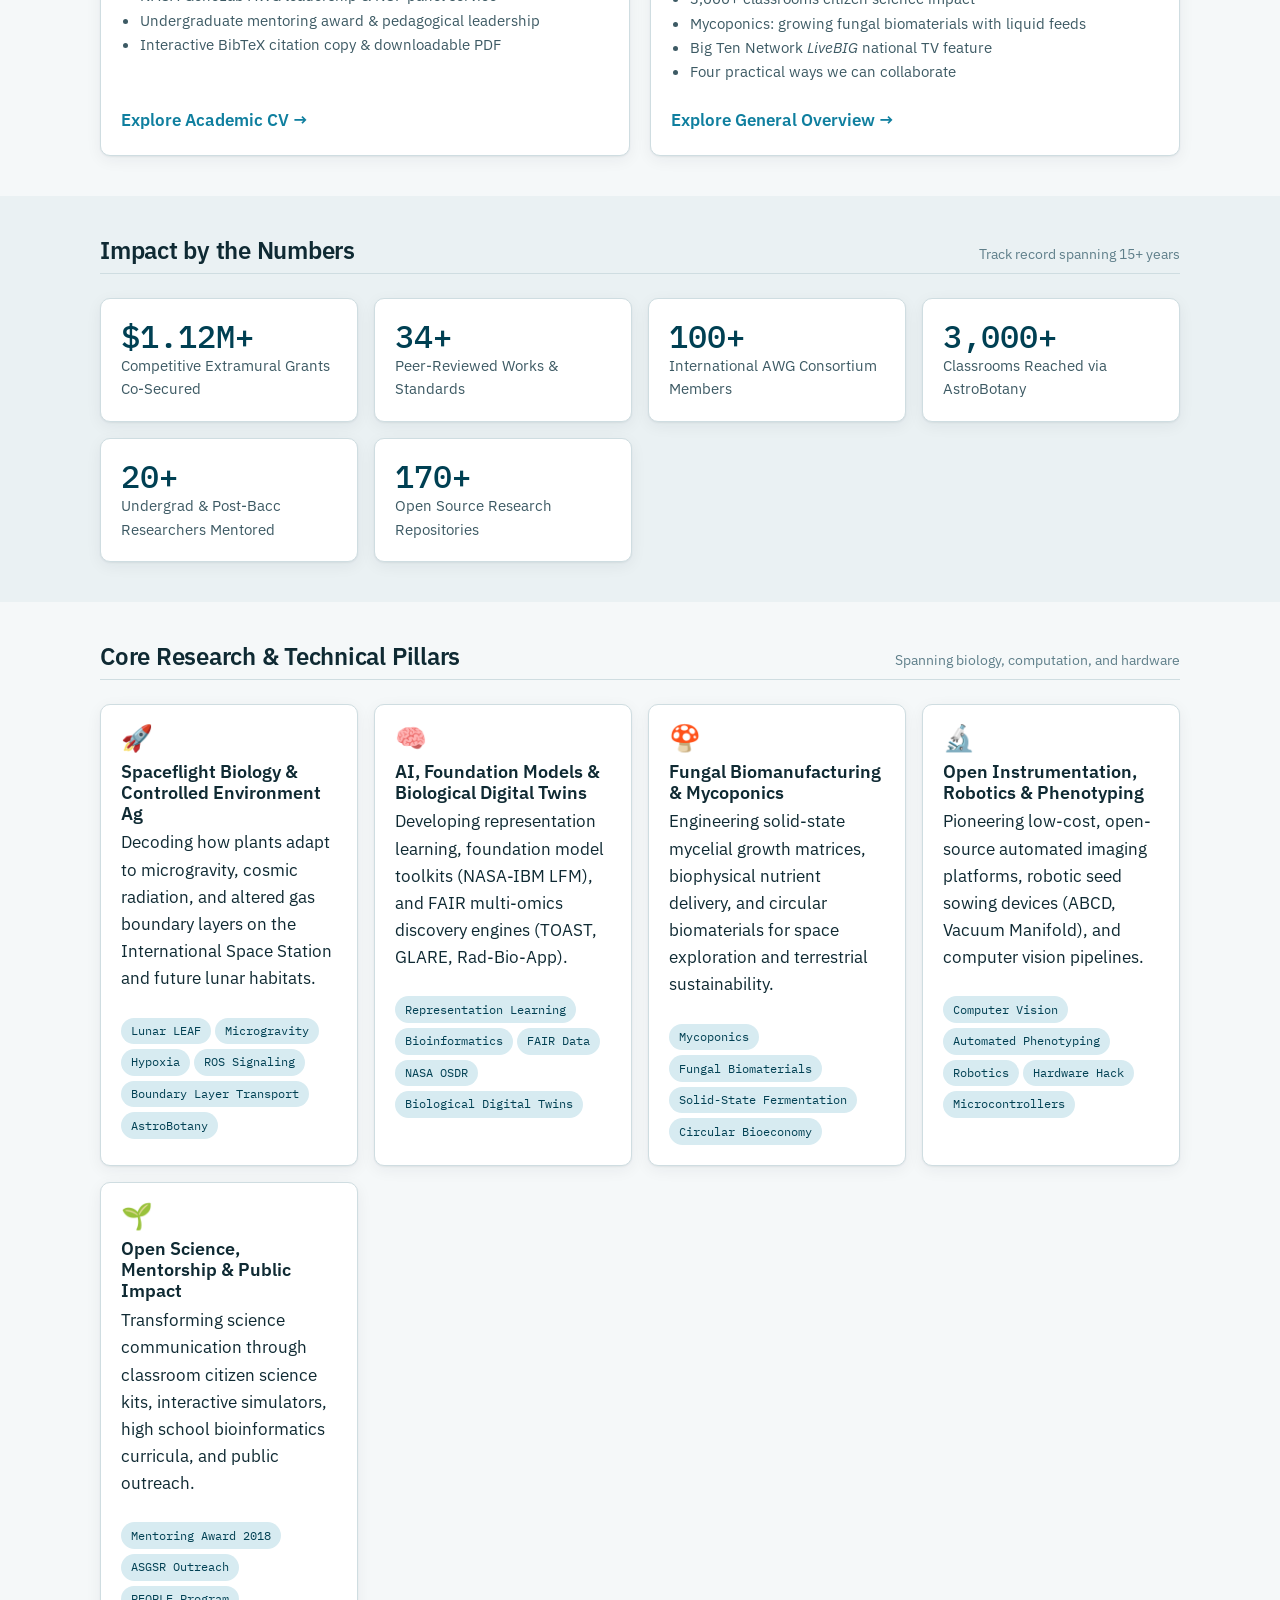
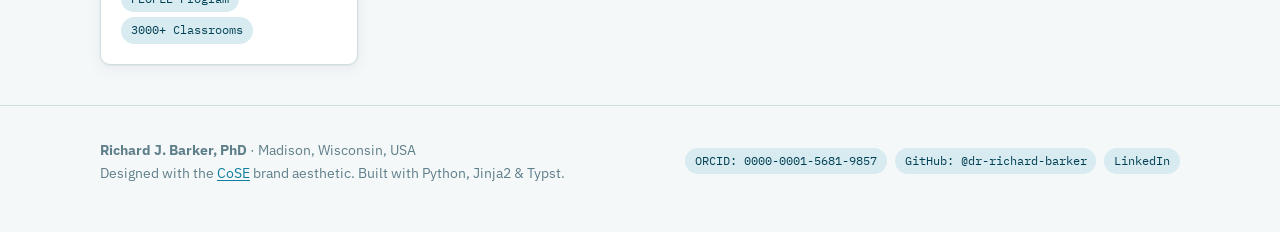
==== commit 3e996c03: "Add Project Hubs section and nav link to homepage The CoSE side rail is being retired, so cross-site" ====
--- a/index.html
+++ b/index.html
@@ -87,6 +87,7 @@
         <a href="./" aria-current="page">Home</a>
         <a href="./academic/" >Academic CV</a>
         <a href="./general/" >Overview</a>
+        <a href="./#hubs">Hubs</a>
         <a href="./projects/" >Tools & Repos</a>
         <a href="./graph/" >Knowledge Graph</a>
       </nav>
@@ -143,6 +144,57 @@
   </div>
 </section>
 
+<!-- Project Hubs -->
+
+<section id="hubs" class="section-alt">
+  <div class="wrap">
+    <div class="section-head">
+      <h2>Project Hubs</h2>
+      <div class="aside">Browse my live project sites by theme</div>
+    </div>
+
+    <div class="grid hub-grid">
+      
+      <a href="https://dr-richard-barker.github.io/CoSE_Cloud/Hub/" class="card door featured">
+        <div class="card-icon">☁️</div>
+        <h3>CoSE Cloud Hub</h3>
+        <p>An open ecosystem of space-biology and astrobotany projects — spaceflight omics, plant biology, interactive web tools and education.</p>
+        <div class="go">Open hub →</div>
+      </a>
+      
+      <a href="https://dr-richard-barker.github.io/AstroBotany/" class="card door">
+        <div class="card-icon">🌱</div>
+        <h3>AstroBotany</h3>
+        <p>Growing and understanding plants in space — spaceflight transcriptomics, radiation and tropism biology, crop experiments, and hands-on classroom astrobotany.</p>
+        <div class="go">Open hub →</div>
+      </a>
+      
+      <a href="https://dr-richard-barker.github.io/DeepSpaceAg/" class="card door">
+        <div class="card-icon">🌾</div>
+        <h3>Deep Space Agriculture</h3>
+        <p>Sustaining crops and crew on long-duration missions — leaf gas transport under altered gravity, radiation and stress-response decoding, crop physiology, and astronaut-health analytics.</p>
+        <div class="go">Open hub →</div>
+      </a>
+      
+      <a href="https://dr-richard-barker.github.io/AstronautHealth/" class="card door">
+        <div class="card-icon">🩺</div>
+        <h3>Astronaut Health</h3>
+        <p>Sustaining human crew on long-duration missions: muscle atrophy transcriptomics, oncogenic risk assessment, and plant-based nutritional countermeasures.</p>
+        <div class="go">Open hub →</div>
+      </a>
+      
+      <a href="https://dr-richard-barker.github.io/dr-richard-barker/" class="card door">
+        <div class="card-icon">🎓</div>
+        <h3>CoSE Academy Portal</h3>
+        <p>Space Exploration Modeling &amp; Research Portal — course modules and serious games, with an educational impact assessment.</p>
+        <div class="go">Open hub →</div>
+      </a>
+      
+    </div>
+  </div>
+</section>
+
+
 <!-- Dual Doors Section -->
 <section>
   <div class="wrap">
--- a/static/css/theme.css
+++ b/static/css/theme.css
@@ -87,15 +87,15 @@
   -webkit-backdrop-filter: saturate(1.4) blur(10px);
   border-bottom: 1px solid var(--rule);
 }
-.site-header .wrap { display: flex; align-items: center; gap: 1rem; min-height: 4rem; }
+.site-header .wrap { display: flex; align-items: center; gap: .75rem; min-height: 4rem; }
 .brand { display: flex; align-items: center; gap: .6rem; text-decoration: none; color: var(--ink); font-weight: 600; white-space: nowrap; }
 .brand-mark {
   display: grid; place-items: center; width: 2.1rem; height: 2.1rem; border-radius: 50%;
   background: var(--primary); color: var(--primary-ink); font-family: var(--mono); font-size: .8rem; letter-spacing: .02em;
 }
 .brand small { display: block; font-weight: 400; color: var(--muted); font-size: .75rem; line-height: 1.1; }
-.site-nav { display: flex; gap: .25rem; margin-left: auto; flex-wrap: wrap; }
-.site-nav a { color: var(--ink-soft); text-decoration: none; padding: .4rem .65rem; border-radius: var(--radius-sm); font-size: .95rem; }
+.site-nav { display: flex; gap: .15rem; margin-left: auto; flex-wrap: wrap; }
+.site-nav a { color: var(--ink-soft); text-decoration: none; padding: .4rem .5rem; border-radius: var(--radius-sm); font-size: .95rem; }
 .site-nav a:hover, .site-nav a[aria-current="page"] { background: var(--surface-2); color: var(--ink); }
 
 .header-tools { display: flex; align-items: center; gap: .5rem; }
@@ -181,6 +181,12 @@
 .door { text-decoration: none; color: inherit; transition: transform .15s ease, border-color .15s ease; }
 .door:hover { transform: translateY(-2px); border-color: var(--accent); color: inherit; }
 .door .go { color: var(--accent); font-weight: 600; margin-top: auto; }
+
+/* Project hubs (landing): umbrella hub spans the row, themed hubs 4 → 2 → 1 across */
+.hub-grid { grid-template-columns: repeat(4, 1fr); }
+.hub-grid .featured { grid-column: 1 / -1; }
+@media (max-width: 960px) { .hub-grid { grid-template-columns: repeat(2, 1fr); } }
+@media (max-width: 560px) { .hub-grid { grid-template-columns: 1fr; } }
 
 /* Metrics */
 .metric { text-align: left; }
@@ -260,7 +266,7 @@
 /* ---------- Footer ---------- */
 .site-footer { border-top: 1px solid var(--rule); padding: 2rem 0 3rem; color: var(--muted); font-size: .9rem; }
 .site-footer .wrap { display: flex; flex-wrap: wrap; gap: 1rem; justify-content: space-between; align-items: center; }
-.site-footer .links { display: flex; gap: .5rem; }
+.site-footer .links { display: flex; flex-wrap: wrap; gap: .5rem; }
 
 .note { font-size: .9rem; color: var(--muted); }
 .callout { border-left: 3px solid var(--accent); background: var(--surface); padding: 1rem 1.25rem; border-radius: 0 var(--radius-sm) var(--radius-sm) 0; }
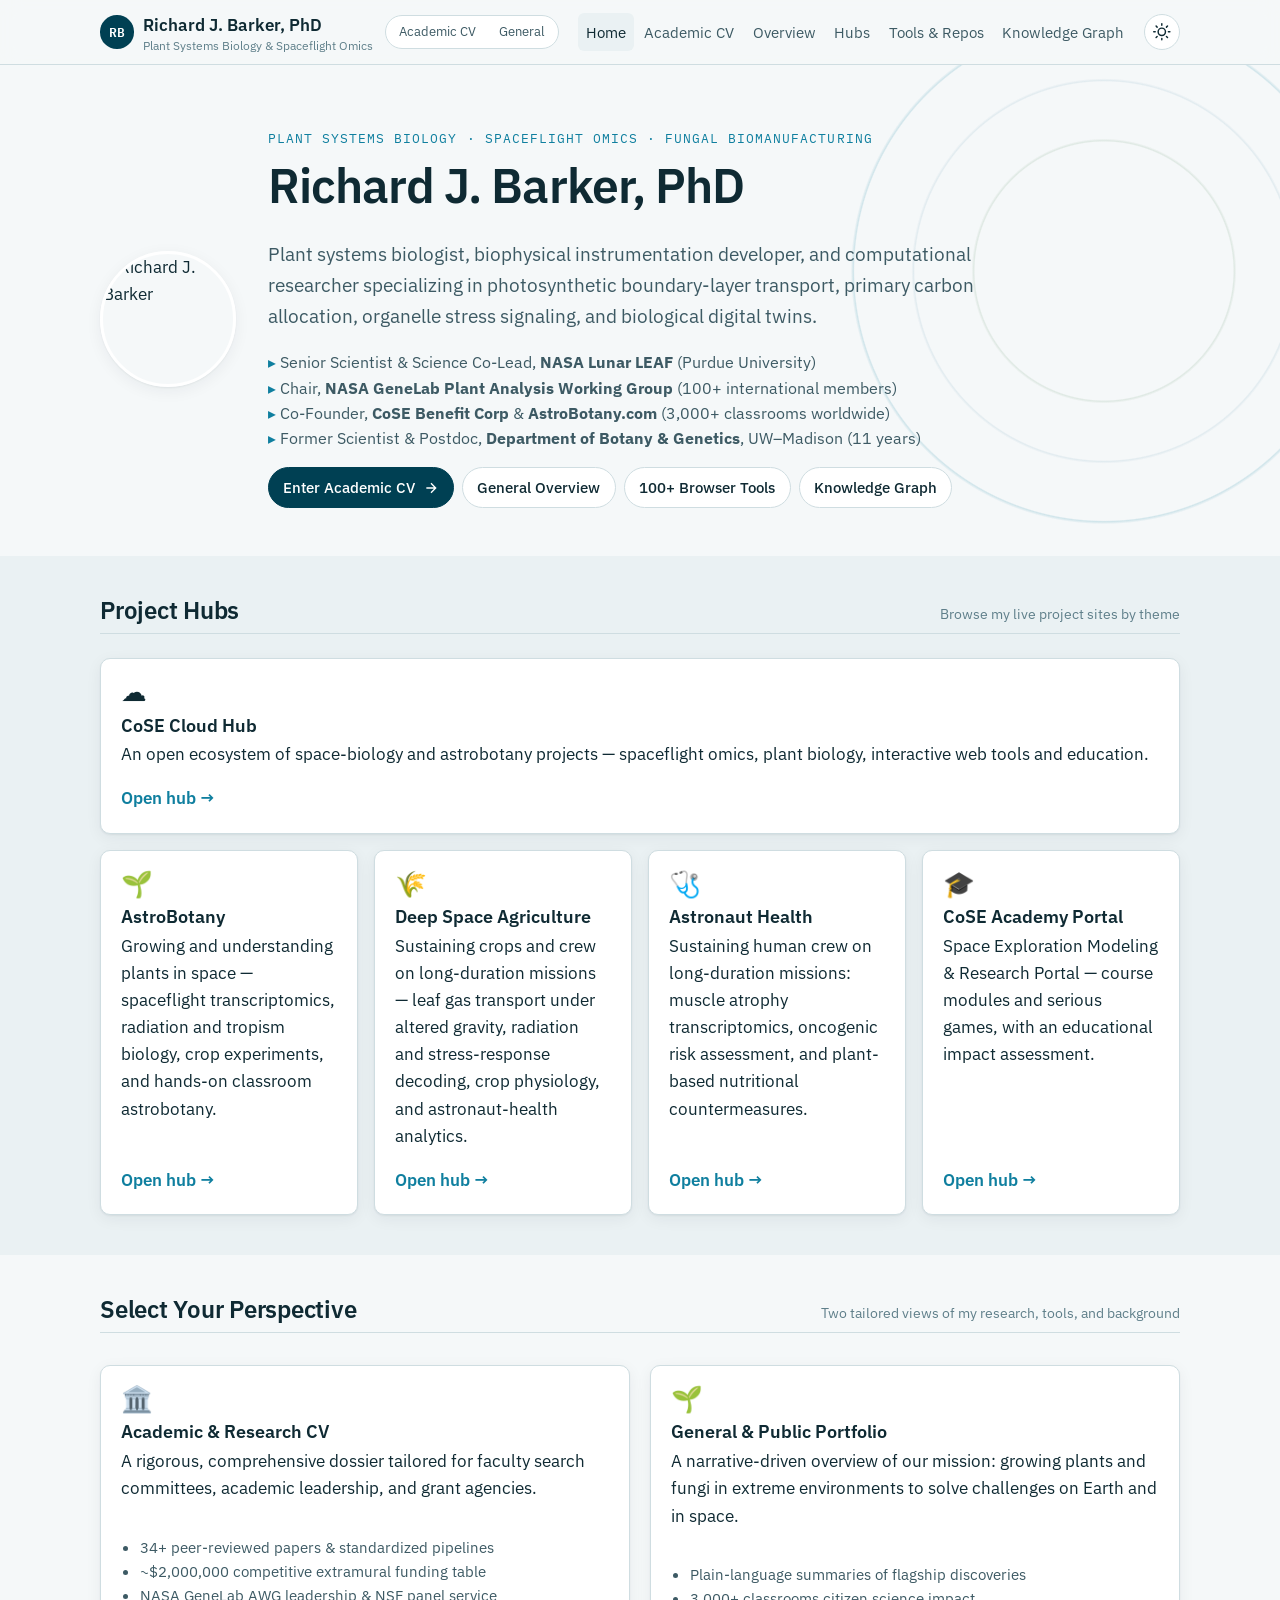
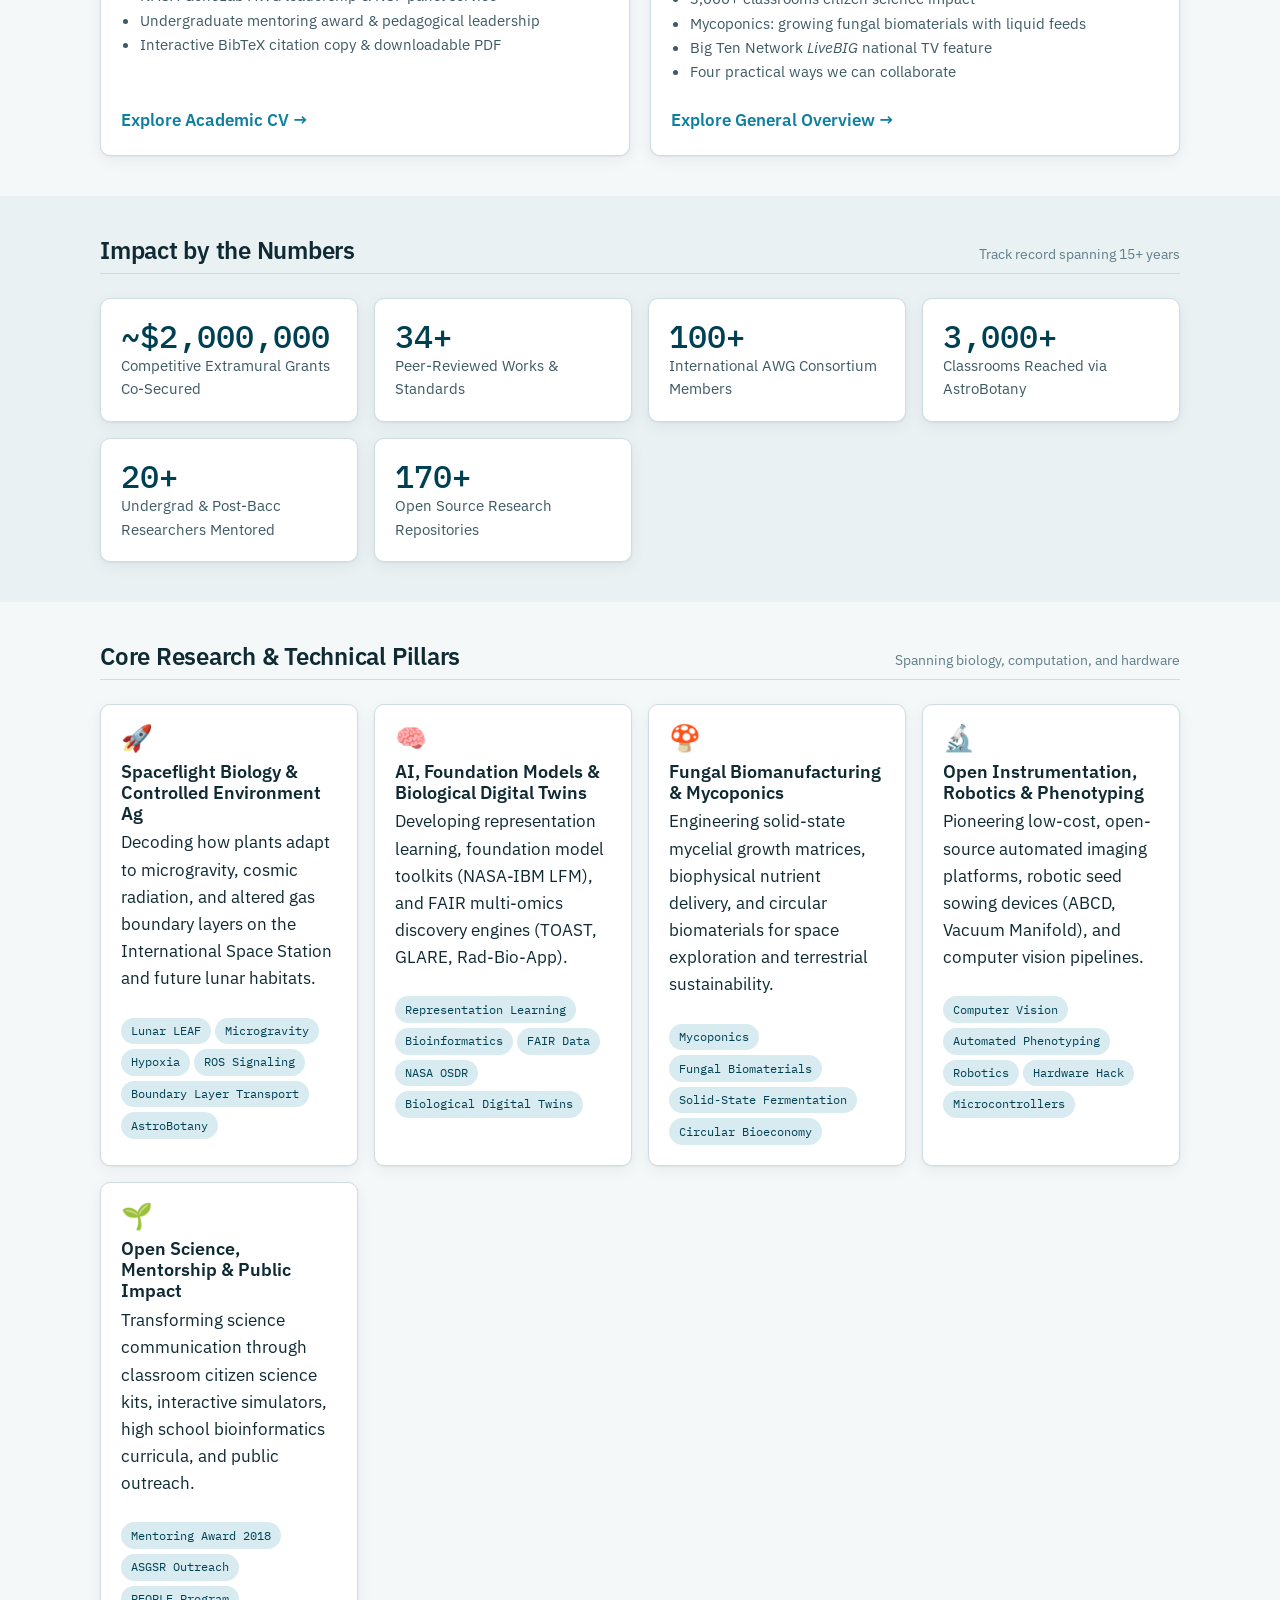
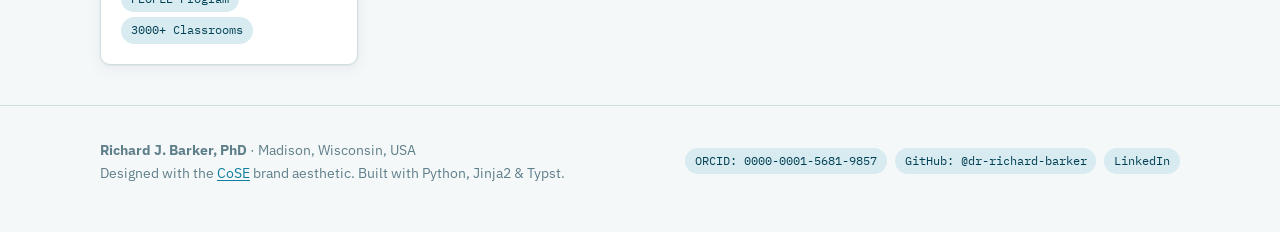
==== commit 6de947ba: "Update co-secured funding total to ~$2,000,000 The headline total ($1.12M+) did not match the six gr" ====
--- a/index.html
+++ b/index.html
@@ -211,7 +211,7 @@
         <p>A rigorous, comprehensive dossier tailored for faculty search committees, academic leadership, and grant agencies.</p>
         <ul style="padding-left: 1.2rem; font-size: 0.95rem; color: var(--ink-soft); margin-bottom: 1.5rem;">
           <li>34+ peer-reviewed papers & standardized pipelines</li>
-          <li>$1.12M+ competitive extramural funding table</li>
+          <li>~$2,000,000 competitive extramural funding table</li>
           <li>NASA GeneLab AWG leadership & NSF panel service</li>
           <li>Undergraduate mentoring award & pedagogical leadership</li>
           <li>Interactive BibTeX citation copy & downloadable PDF</li>
@@ -248,7 +248,7 @@
     <div class="grid grid-3">
       
       <div class="card metric">
-        <div class="num">$1.12M+</div>
+        <div class="num">~$2,000,000</div>
         <div class="lbl">Competitive Extramural Grants Co-Secured</div>
       </div>
       
